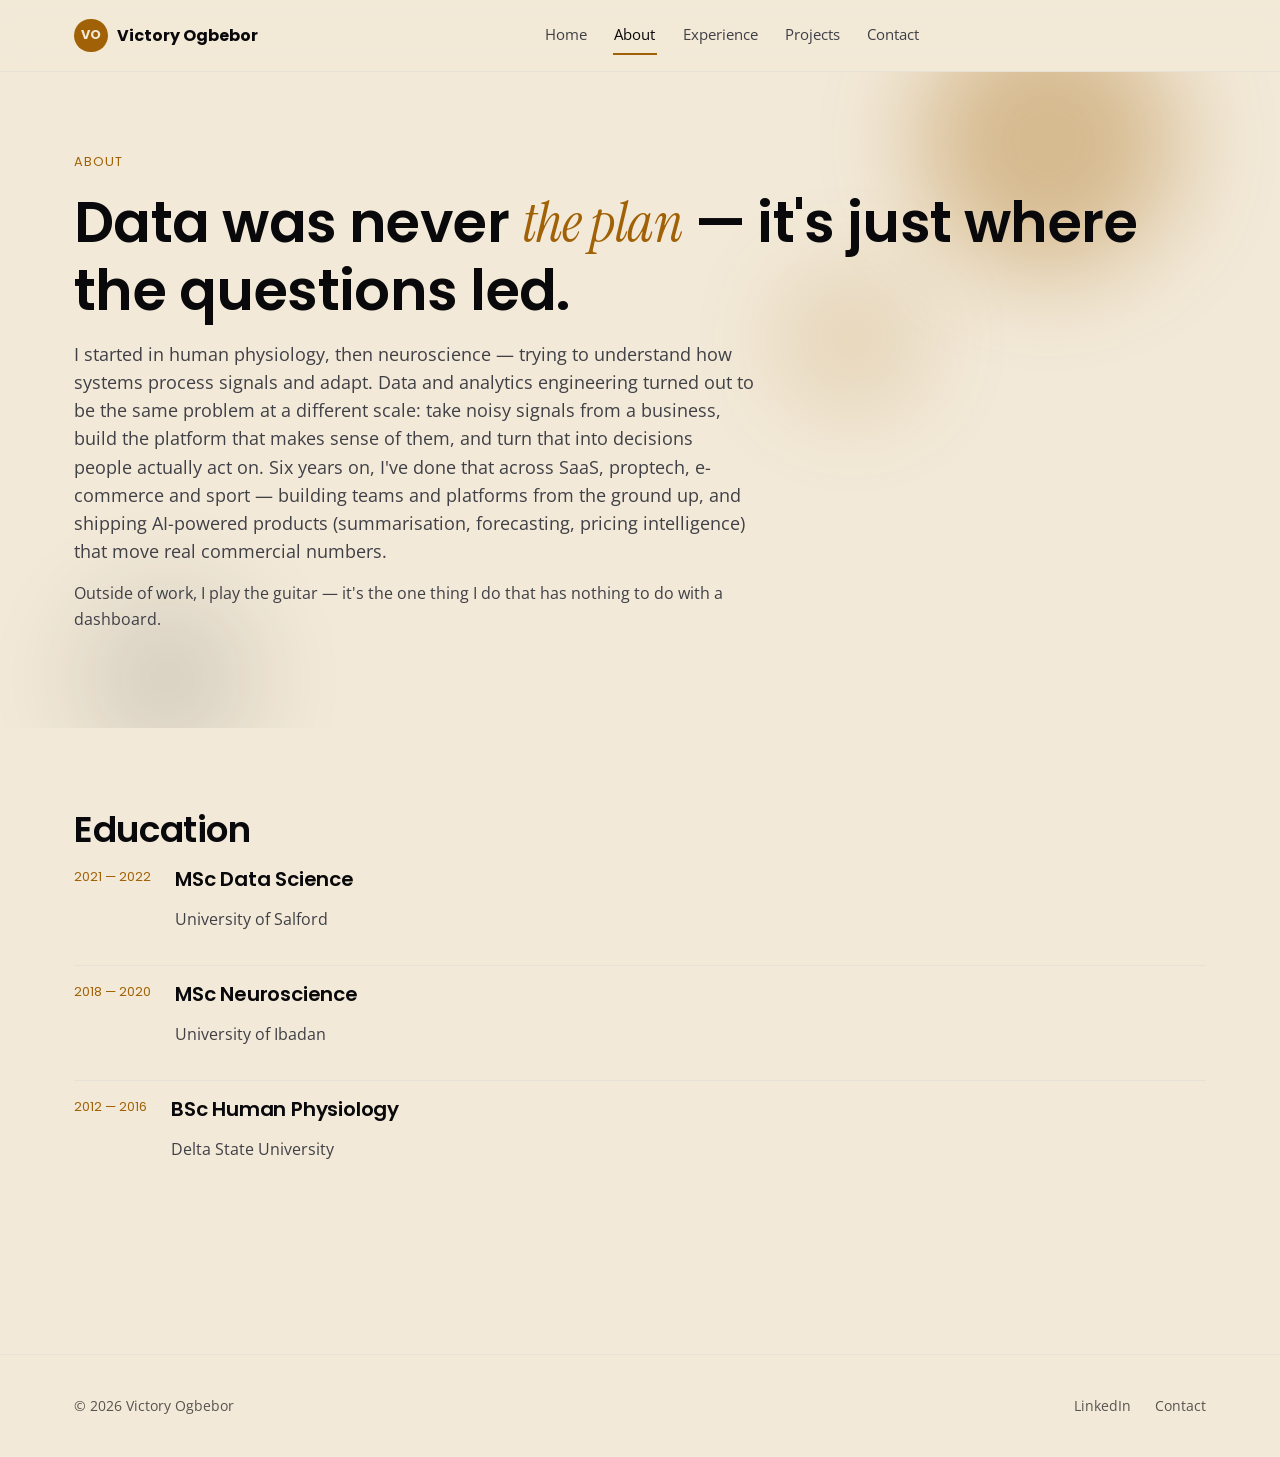
==== about.html @ 71b04b6c "Add radial capabilities visual to Home page, remove plain Toolkit list from About Inspired by the la" ====
<!DOCTYPE html>
<html lang="en">
<head>
<meta charset="UTF-8">
<meta name="viewport" content="width=device-width, initial-scale=1.0">
<title>About — Victory Ogbebor</title>
<meta name="description" content="From human physiology and neuroscience into data and analytics engineering.">
<link rel="icon" type="image/svg+xml" href="assets/favicon.svg">
<link rel="preconnect" href="https://fonts.googleapis.com">
<link rel="preconnect" href="https://fonts.gstatic.com" crossorigin>
<link href="https://fonts.googleapis.com/css2?family=Open+Sans:wght@300;400;500;600;700&family=Poppins:wght@400;500;600;700&family=Instrument+Serif:ital@1&display=swap" rel="stylesheet">
<link rel="stylesheet" href="assets/css/styles.css">
</head>
<body data-page="about">

<header class="site-header">
  <nav class="nav">
    <a href="index.html" class="logo"><span class="logo-badge">VO</span><span class="logo-name">Victory Ogbebor</span></a>
    <div class="nav-links" data-nav-links>
      <a href="index.html" data-page="home">Home</a>
      <a href="about.html" data-page="about">About</a>
      <a href="experience.html" data-page="experience">Experience</a>
      <a href="projects.html" data-page="projects">Projects</a>
      <a href="contact.html" data-page="contact">Contact</a>
    </div>
    <div class="nav-actions">
      <button class="icon-btn nav-toggle" data-nav-toggle aria-expanded="false" aria-label="Toggle navigation">
        <svg width="20" height="20" viewBox="0 0 24 24" fill="none" stroke="currentColor" stroke-width="2" stroke-linecap="round"><path d="M4 7h16M4 12h16M4 17h16"></path></svg>
      </button>
    </div>
  </nav>
</header>

<main>
  <section class="hero tight">
    <div class="hero-floaters" aria-hidden="true">
      <span class="floater floater-a"></span>
      <span class="floater floater-b"></span>
      <span class="floater floater-c"></span>
    </div>
    <div class="container">
      <p class="eyebrow">About</p>
      <h1>Data was never <span class="accent-serif">the plan</span> — it's just where the questions led.</h1>
      <p style="max-width: 680px; font-size: 1.1rem;">
        I started in human physiology, then neuroscience — trying to understand how systems process
        signals and adapt. Data and analytics engineering turned out to be the same problem at a
        different scale: take noisy signals from a business, build the platform that makes sense of
        them, and turn that into decisions people actually act on. Six years on, I've done that
        across SaaS, proptech, e-commerce and sport — building teams and platforms from the ground
        up, and shipping AI-powered products (summarisation, forecasting, pricing intelligence) that
        move real commercial numbers.
      </p>
      <p style="max-width: 680px;">
        Outside of work, I play the guitar — it's the one thing I do that has nothing to do with a
        dashboard.
      </p>
    </div>
  </section>

  <section class="tight">
    <div class="container">
      <h2>Education</h2>
      <div class="timeline-edu">
        <div class="edu-item">
          <span class="edu-dates">2021 — 2022</span>
          <div>
            <h3>MSc Data Science</h3>
            <p>University of Salford</p>
          </div>
        </div>
        <div class="edu-item">
          <span class="edu-dates">2018 — 2020</span>
          <div>
            <h3>MSc Neuroscience</h3>
            <p>University of Ibadan</p>
          </div>
        </div>
        <div class="edu-item">
          <span class="edu-dates">2012 — 2016</span>
          <div>
            <h3>BSc Human Physiology</h3>
            <p>Delta State University</p>
          </div>
        </div>
      </div>
    </div>
  </section>

</main>

<footer class="site-footer">
  <div class="container footer-row">
    <span>© <span id="year"></span> Victory Ogbebor</span>
    <div class="footer-links">
      <a href="https://www.linkedin.com/in/victory-ogbebor/" target="_blank" rel="noopener">LinkedIn</a>
      <a href="contact.html">Contact</a>
    </div>
  </div>
</footer>

<script src="assets/js/main.js"></script>
<script>document.getElementById('year').textContent = new Date().getFullYear();</script>
</body>
</html>
---- assets/css/styles.css ----
/* ---------------------------------------------------------
   Design tokens (warm/approachable revision: neutral base +
   amber accent, Poppins + Open Sans, soft rounded cards)
--------------------------------------------------------- */
:root {
  --color-bg: #F2E9D8;
  --color-fg: #09090B;
  --color-surface: #FFFFFF;
  --color-primary: #18181B;
  --color-primary-fg: #FFFFFF;
  --color-secondary: #3F3F46;
  --color-accent: #A16207;
  --color-accent-fg: #FFFFFF;
  --color-muted: #F1ECE3;
  --color-muted-fg: #57534E;
  --color-border: #E7E2D9;
  --color-ring: #A16207;

  --font-heading: 'Poppins', -apple-system, BlinkMacSystemFont, sans-serif;
  --font-body: 'Open Sans', -apple-system, BlinkMacSystemFont, sans-serif;

  --radius-sm: 8px;
  --radius-md: 14px;
  --radius-lg: 24px;

  --space-1: 0.5rem;
  --space-2: 1rem;
  --space-3: 1.5rem;
  --space-4: 2.5rem;
  --space-5: 5rem;
  --space-6: 7.5rem;

  --max-width: 1180px;
  --transition: 200ms ease;
  --shadow-card: 0 2px 10px rgba(24, 24, 27, 0.05);
  --shadow-card-hover: 0 12px 30px rgba(161, 98, 7, 0.12);
}

@media (prefers-reduced-motion: reduce) {
  *, *::before, *::after {
    animation-duration: 0.01ms !important;
    transition-duration: 0.01ms !important;
    scroll-behavior: auto !important;
  }
}

/* ---------------------------------------------------------
   Reset & base
--------------------------------------------------------- */
*, *::before, *::after { box-sizing: border-box; }
html { scroll-behavior: smooth; }

body {
  margin: 0;
  background: var(--color-bg);
  color: var(--color-fg);
  font-family: var(--font-body);
  font-size: 16px;
  line-height: 1.6;
  -webkit-font-smoothing: antialiased;
  transition: background var(--transition), color var(--transition);
}

h1, h2, h3, h4 {
  font-family: var(--font-heading);
  font-weight: 600;
  line-height: 1.2;
  margin: 0 0 var(--space-2);
  letter-spacing: -0.01em;
}

h1 { font-size: clamp(2.25rem, 5vw, 3.5rem); }
h2 { font-size: clamp(1.5rem, 3vw, 2.25rem); }
h3 { font-size: 1.25rem; }

p { margin: 0 0 var(--space-2); color: var(--color-secondary); }

.accent-serif {
  font-family: 'Instrument Serif', 'Cormorant Garamond', ui-serif, Georgia, serif;
  font-style: italic;
  font-weight: 400;
  color: var(--color-accent);
}

a {
  color: inherit;
  text-decoration: none;
}

ul { padding-left: 1.2em; }

img, svg { max-width: 100%; display: block; }

.container {
  max-width: var(--max-width);
  margin: 0 auto;
  padding: 0 var(--space-3);
}

.sr-only {
  position: absolute;
  width: 1px;
  height: 1px;
  padding: 0;
  margin: -1px;
  overflow: hidden;
  clip: rect(0, 0, 0, 0);
  white-space: nowrap;
  border: 0;
}

a:focus-visible,
button:focus-visible,
[tabindex]:focus-visible {
  outline: 2px solid var(--color-ring);
  outline-offset: 3px;
  border-radius: var(--radius-sm);
}

button { font-family: inherit; cursor: pointer; }

/* ---------------------------------------------------------
   Header / nav
--------------------------------------------------------- */
.site-header {
  position: sticky;
  top: 0;
  z-index: 50;
  border-bottom: 1px solid var(--color-border);
}

/* backdrop-filter lives on a pseudo-element (not the header itself) because
   backdrop-filter on an ancestor creates a containing block for fixed-position
   descendants — that broke the full-viewport mobile nav overlay below. */
.site-header::before {
  content: "";
  position: absolute;
  inset: 0;
  z-index: -1;
  background: color-mix(in srgb, var(--color-bg) 85%, transparent);
  backdrop-filter: blur(10px);
}

.nav {
  display: flex;
  align-items: center;
  justify-content: space-between;
  padding: var(--space-2) var(--space-3);
  max-width: var(--max-width);
  margin: 0 auto;
}

.logo {
  font-family: var(--font-heading);
  font-weight: 700;
  font-size: 1rem;
  color: var(--color-fg);
  display: flex;
  align-items: center;
  gap: 0.6rem;
  cursor: pointer;
}

.logo-badge {
  width: 2.1rem;
  height: 2.1rem;
  border-radius: 50%;
  background: var(--color-accent);
  color: var(--color-bg);
  display: inline-flex;
  align-items: center;
  justify-content: center;
  font-size: 0.8rem;
  letter-spacing: 0.02em;
  flex-shrink: 0;
}

.logo-name {
  white-space: nowrap;
}

@media (max-width: 480px) {
  .logo-name { display: none; }
}

.nav-links {
  display: flex;
  align-items: center;
  gap: var(--space-3);
}

.nav-links a {
  font-size: 0.95rem;
  color: var(--color-secondary);
  padding: 0.4rem 0.1rem;
  border-bottom: 2px solid transparent;
  transition: color var(--transition), border-color var(--transition);
  cursor: pointer;
}

.nav-links a:hover,
.nav-links a[aria-current="page"] {
  color: var(--color-fg);
  border-bottom-color: var(--color-accent);
}

.nav-actions {
  display: flex;
  align-items: center;
  gap: var(--space-2);
}

.icon-btn {
  background: transparent;
  border: 1px solid var(--color-border);
  border-radius: var(--radius-sm);
  width: 2.25rem;
  height: 2.25rem;
  display: inline-flex;
  align-items: center;
  justify-content: center;
  color: var(--color-fg);
  transition: background var(--transition), border-color var(--transition);
}

.icon-btn:hover { border-color: var(--color-accent); }

.nav-toggle {
  display: none;
  background: transparent;
  border: none;
  color: var(--color-fg);
}

@media (max-width: 768px) {
  .nav-links {
    position: fixed;
    inset: 4rem 0 0 0;
    background: var(--color-bg);
    flex-direction: column;
    align-items: flex-start;
    padding: var(--space-3);
    gap: var(--space-2);
    transform: translateY(-110%);
    transition: transform var(--transition);
    border-bottom: 1px solid var(--color-border);
  }
  .nav-links.open { transform: translateY(0); }
  .nav-toggle { display: inline-flex; }
}

/* ---------------------------------------------------------
   Buttons
--------------------------------------------------------- */
.btn {
  display: inline-flex;
  align-items: center;
  gap: 0.5rem;
  padding: 0.75rem 1.4rem;
  border-radius: var(--radius-md);
  font-size: 0.95rem;
  font-weight: 500;
  border: 1px solid transparent;
  transition: background var(--transition), color var(--transition), border-color var(--transition), transform var(--transition);
  cursor: pointer;
}

.btn:hover { transform: translateY(-1px); }

.btn-primary {
  background: var(--color-accent);
  color: var(--color-accent-fg);
}
.btn-primary:hover { background: color-mix(in srgb, var(--color-accent) 85%, black); }

.btn-ghost {
  background: transparent;
  color: var(--color-fg);
  border-color: var(--color-border);
}
.btn-ghost:hover { border-color: var(--color-accent); color: var(--color-accent); }

/* ---------------------------------------------------------
   Sections & layout helpers
--------------------------------------------------------- */
section { padding: var(--space-6) 0; }
section.tight { padding: var(--space-5) 0; }

.eyebrow {
  font-family: var(--font-heading);
  text-transform: uppercase;
  letter-spacing: 0.08em;
  font-size: 0.8rem;
  color: var(--color-accent);
  margin-bottom: var(--space-2);
}

.hero {
  position: relative;
  padding-top: var(--space-6);
  padding-bottom: var(--space-5);
  overflow: hidden;
}

.hero > .container { position: relative; z-index: 1; }

.hero-floaters {
  position: absolute;
  inset: 0;
  z-index: 0;
  overflow: hidden;
  pointer-events: none;
}

.floater {
  position: absolute;
  border-radius: 50%;
  filter: blur(50px);
  opacity: 0.35;
}

.floater-a {
  width: 260px;
  height: 260px;
  top: -60px;
  right: 8%;
  background: var(--color-accent);
  animation: float-a 9s ease-in-out infinite alternate;
}

.floater-b {
  width: 180px;
  height: 180px;
  bottom: -40px;
  left: 6%;
  background: var(--color-primary);
  opacity: 0.12;
  animation: float-b 11s ease-in-out infinite alternate;
}

.floater-c {
  width: 140px;
  height: 140px;
  top: 30%;
  right: 28%;
  background: var(--color-accent);
  opacity: 0.18;
  animation: float-c 7.5s ease-in-out infinite alternate;
}

@keyframes float-a {
  from { transform: translate(0, 0); }
  to { transform: translate(-18px, 22px); }
}
@keyframes float-b {
  from { transform: translate(0, 0); }
  to { transform: translate(20px, -16px); }
}
@keyframes float-c {
  from { transform: translate(0, 0); }
  to { transform: translate(-14px, -20px); }
}

/* ---------------------------------------------------------
   Company marquee
--------------------------------------------------------- */
.marquee-section {
  padding: var(--space-4) 0;
  border-top: 1px solid var(--color-border);
  border-bottom: 1px solid var(--color-border);
}

.marquee-eyebrow {
  text-align: center;
  margin-bottom: var(--space-3);
}

.marquee-pause {
  overflow: hidden;
  width: 100%;
  mask-image: linear-gradient(90deg, transparent, #000 8%, #000 92%, transparent);
}

.marquee-track {
  display: flex;
  align-items: center;
  gap: 4.5rem;
  width: max-content;
  animation: marquee-x 28s linear infinite;
}

.marquee-pause:hover .marquee-track { animation-play-state: paused; }

@keyframes marquee-x {
  from { transform: translateX(0); }
  to { transform: translateX(-50%); }
}

.marquee-item {
  font-family: var(--font-heading);
  font-weight: 600;
  font-size: 1.15rem;
  color: var(--color-muted-fg);
  white-space: nowrap;
  opacity: 0.75;
  display: flex;
  align-items: center;
  gap: 0.6rem;
}

.marquee-item img {
  max-height: 32px;
  width: auto;
  filter: grayscale(1);
  opacity: 0.75;
}

/* ---------------------------------------------------------
   Capabilities — radial toolkit visual
--------------------------------------------------------- */
.cap-visual {
  position: relative;
  max-width: 880px;
  height: 660px;
  margin: var(--space-4) auto 0;
}

.cap-rings {
  position: absolute;
  top: 50%;
  left: 50%;
  width: 420px;
  height: 420px;
  transform: translate(-50%, -50%);
  border-radius: 50%;
  border: 1px solid var(--color-border);
  pointer-events: none;
}

.cap-rings::before,
.cap-rings::after {
  content: "";
  position: absolute;
  border-radius: 50%;
  border: 1px solid var(--color-border);
}

.cap-rings::before {
  inset: -80px;
}

.cap-rings::after {
  inset: 130px;
  border-style: dashed;
}

.cap-center {
  position: absolute;
  top: 50%;
  left: 50%;
  transform: translate(-50%, -50%);
  width: 4.5rem;
  height: 4.5rem;
  border-radius: 50%;
  background: var(--color-accent);
  color: var(--color-bg);
  font-family: var(--font-heading);
  font-weight: 700;
  font-size: 1.3rem;
  display: flex;
  align-items: center;
  justify-content: center;
  box-shadow: var(--shadow-card-hover);
  z-index: 2;
}

.cap-pill {
  position: absolute;
  display: inline-flex;
  align-items: center;
  gap: 0.5rem;
  padding: 0.55rem 1rem;
  border-radius: 999px;
  color: #fff;
  font-family: var(--font-heading);
  font-weight: 600;
  font-size: 0.78rem;
  letter-spacing: 0.02em;
  text-transform: uppercase;
  white-space: nowrap;
  box-shadow: var(--shadow-card);
  transition: transform var(--transition), box-shadow var(--transition);
  z-index: 1;
}

.cap-pill:hover {
  transform: translateY(-3px);
  box-shadow: var(--shadow-card-hover);
}

.cap-pill svg { flex-shrink: 0; }

.cap-c1 { background: #B15E30; }
.cap-c2 { background: #6B5B95; }
.cap-c3 { background: #3F6C8A; }
.cap-c4 { background: #5F7A5B; }
.cap-c5 { background: #A16207; }
.cap-c6 { background: #A44B5C; }
.cap-c7 { background: #55606B; }
.cap-c8 { background: #3F7A6B; }

@media (max-width: 860px) {
  .cap-visual {
    height: auto;
    display: flex;
    flex-wrap: wrap;
    justify-content: center;
    gap: 0.6rem;
    padding: var(--space-2) 0;
  }
  .cap-rings, .cap-center { display: none; }
  .cap-pill { position: static; }
}

.hero-actions {
  display: flex;
  flex-wrap: wrap;
  gap: var(--space-2);
  margin-top: var(--space-3);
}

.stat-strip {
  display: grid;
  grid-template-columns: repeat(auto-fit, minmax(160px, 1fr));
  gap: var(--space-3);
  border-top: 1px solid var(--color-border);
  border-bottom: 1px solid var(--color-border);
  padding: var(--space-3) 0;
  margin-top: var(--space-5);
}

.stat-strip .stat b {
  display: block;
  font-family: var(--font-heading);
  font-size: 1.6rem;
  color: var(--color-fg);
}
.stat-strip .stat span {
  font-size: 0.85rem;
  color: var(--color-muted-fg);
}

.grid {
  display: grid;
  gap: var(--space-4);
}
.grid-3 { grid-template-columns: repeat(auto-fit, minmax(240px, 1fr)); }
.grid-2 { grid-template-columns: repeat(auto-fit, minmax(280px, 1fr)); }

.card {
  background: var(--color-surface);
  border: 1px solid var(--color-border);
  border-radius: var(--radius-lg);
  padding: var(--space-3);
  box-shadow: var(--shadow-card);
  transition: border-color var(--transition), box-shadow var(--transition), transform var(--transition);
}

.card:hover {
  border-color: var(--color-accent);
  box-shadow: var(--shadow-card-hover);
  transform: scale(1.01);
}

.card a.card-link {
  cursor: pointer;
}

.tag-row {
  display: flex;
  flex-wrap: wrap;
  gap: 0.4rem;
  margin-top: var(--space-2);
}

.tag {
  font-family: var(--font-heading);
  font-size: 0.75rem;
  background: var(--color-muted);
  color: var(--color-muted-fg);
  padding: 0.25rem 0.6rem;
  border-radius: 999px;
}

/* ---------------------------------------------------------
   Experience — alternating timeline
--------------------------------------------------------- */
.exp-timeline {
  position: relative;
  padding: var(--space-2) 0;
}

.exp-timeline::before {
  content: "";
  position: absolute;
  left: 50%;
  top: 0;
  bottom: 0;
  width: 1px;
  background: var(--color-border);
  transform: translateX(-50%);
}

.exp-item {
  position: relative;
  width: 50%;
  padding: 0 var(--space-4) var(--space-6) 0;
}

.exp-item.exp-right {
  margin-left: 50%;
  padding: 0 0 var(--space-6) var(--space-4);
}

.exp-item.exp-left { text-align: right; }
.exp-item.exp-right { text-align: left; }

.exp-dot {
  position: absolute;
  top: 0.35rem;
  width: 14px;
  height: 14px;
  border-radius: 50%;
  background: var(--color-accent);
  box-shadow: 0 0 0 4px var(--color-bg);
}
.exp-item.exp-left .exp-dot { right: -7px; }
.exp-item.exp-right .exp-dot { left: -7px; }

.exp-meta {
  font-family: var(--font-heading);
  font-size: 0.8rem;
  letter-spacing: 0.04em;
  text-transform: uppercase;
  color: var(--color-muted-fg);
  margin-bottom: 0.6rem;
}

.exp-company-row {
  display: flex;
  align-items: center;
  gap: 0.6rem;
  margin-bottom: 0.1rem;
}
.exp-item.exp-left .exp-company-row { justify-content: flex-end; }
.exp-item.exp-right .exp-company-row { justify-content: flex-start; }

.exp-logo {
  height: 26px;
  width: auto;
  max-width: 90px;
  object-fit: contain;
}

.exp-logo-wordmark {
  height: 34px;
  max-width: 160px;
}

.exp-company { margin: 0; }

.exp-role {
  color: var(--color-accent);
  font-weight: 600;
  margin-bottom: 0.7rem;
}

.exp-summary { margin-bottom: 0.7rem; }

.exp-readmore {
  background: none;
  border: none;
  padding: 0;
  color: var(--color-fg);
  font-family: var(--font-body);
  font-weight: 600;
  font-size: 0.95rem;
  cursor: pointer;
}
.exp-readmore:hover { color: var(--color-accent); }

.exp-detail {
  max-height: 0;
  overflow: hidden;
  transition: max-height 300ms ease;
  text-align: left;
}

.exp-detail .role-detail-inner { padding: var(--space-2) 0 0; }

.role-detail-inner ul { margin: 0 0 var(--space-2); padding-left: 1.1em; }
.role-detail-inner li { margin-bottom: 0.4rem; color: var(--color-secondary); }

@media (max-width: 768px) {
  .exp-timeline::before { left: 20px; transform: none; }

  .exp-item.exp-left,
  .exp-item.exp-right {
    width: auto;
    margin-left: 0;
    padding: 0 0 var(--space-5) 2.75rem;
    text-align: left;
  }

  .exp-item.exp-left .exp-dot,
  .exp-item.exp-right .exp-dot {
    left: 14px;
    right: auto;
  }

  .exp-item.exp-left .exp-company-row,
  .exp-item.exp-right .exp-company-row {
    justify-content: flex-start;
  }
}

/* ---------------------------------------------------------
   Footer
--------------------------------------------------------- */
.site-footer {
  border-top: 1px solid var(--color-border);
  padding: var(--space-4) 0;
  margin-top: var(--space-5);
}

.footer-row {
  display: flex;
  flex-wrap: wrap;
  justify-content: space-between;
  gap: var(--space-2);
  align-items: center;
  font-size: 0.85rem;
  color: var(--color-muted-fg);
}

.footer-links {
  display: flex;
  gap: var(--space-3);
}

/* ---------------------------------------------------------
   Misc components
--------------------------------------------------------- */
.divider { border: none; border-top: 1px solid var(--color-border); margin: var(--space-4) 0; }

.timeline-edu {
  display: flex;
  flex-direction: column;
  gap: var(--space-2);
}

.edu-item {
  display: flex;
  gap: var(--space-3);
  padding-bottom: var(--space-2);
  border-bottom: 1px solid var(--color-border);
}
.edu-item:last-child { border-bottom: none; }

.edu-item .edu-dates {
  font-family: var(--font-heading);
  font-size: 0.8rem;
  color: var(--color-accent);
  white-space: nowrap;
}

.contact-card {
  text-align: center;
  padding: var(--space-5) var(--space-3);
}

.email-reveal {
  font-family: var(--font-heading);
  font-size: 1.1rem;
  margin-top: var(--space-2);
  display: inline-block;
}

.badge-icon {
  width: 2.5rem;
  height: 2.5rem;
  border-radius: var(--radius-md);
  background: var(--color-muted);
  color: var(--color-accent);
  display: inline-flex;
  align-items: center;
  justify-content: center;
  margin-bottom: var(--space-2);
}
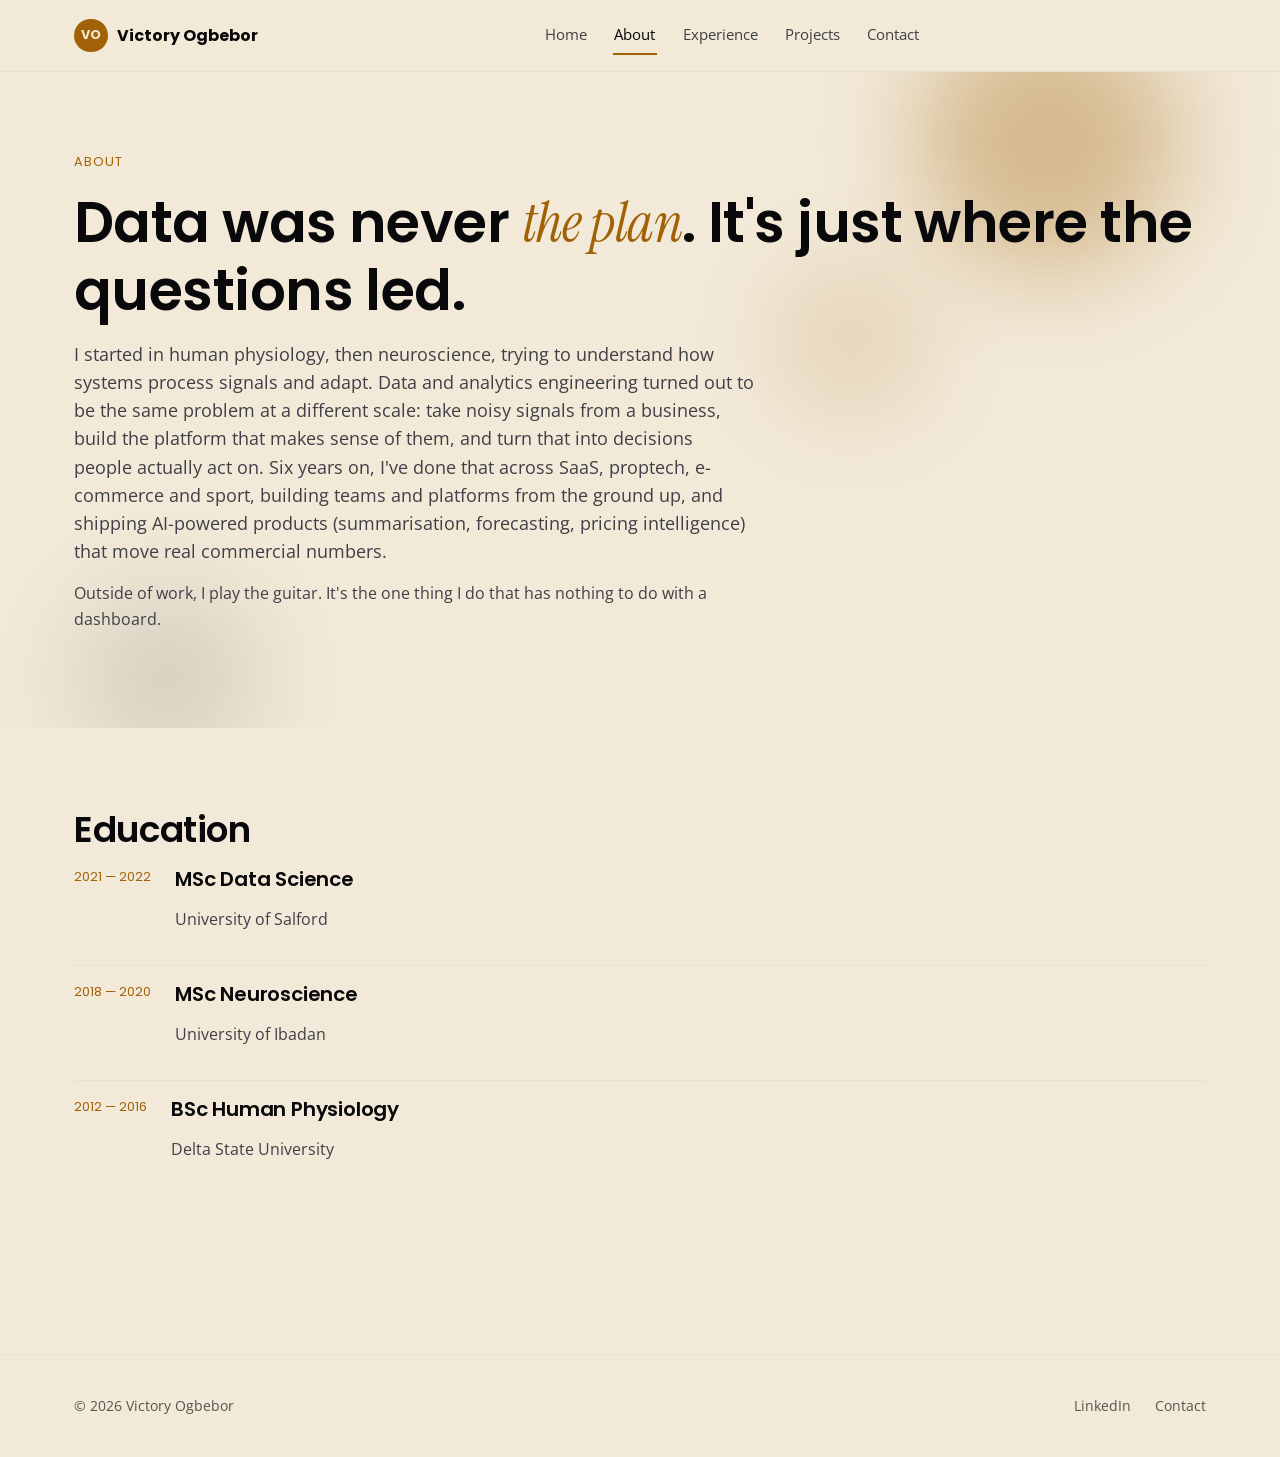
==== commit 2b9ab608: "Remove prose em-dashes across the site Rewrote sentences using periods, commas, colons or parenthese" ====
--- a/about.html
+++ b/about.html
@@ -40,18 +40,18 @@
     </div>
     <div class="container">
       <p class="eyebrow">About</p>
-      <h1>Data was never <span class="accent-serif">the plan</span> — it's just where the questions led.</h1>
+      <h1>Data was never <span class="accent-serif">the plan</span>. It's just where the questions led.</h1>
       <p style="max-width: 680px; font-size: 1.1rem;">
-        I started in human physiology, then neuroscience — trying to understand how systems process
+        I started in human physiology, then neuroscience, trying to understand how systems process
         signals and adapt. Data and analytics engineering turned out to be the same problem at a
         different scale: take noisy signals from a business, build the platform that makes sense of
         them, and turn that into decisions people actually act on. Six years on, I've done that
-        across SaaS, proptech, e-commerce and sport — building teams and platforms from the ground
+        across SaaS, proptech, e-commerce and sport, building teams and platforms from the ground
         up, and shipping AI-powered products (summarisation, forecasting, pricing intelligence) that
         move real commercial numbers.
       </p>
       <p style="max-width: 680px;">
-        Outside of work, I play the guitar — it's the one thing I do that has nothing to do with a
+        Outside of work, I play the guitar. It's the one thing I do that has nothing to do with a
         dashboard.
       </p>
     </div>
--- a/assets/css/styles.css
+++ b/assets/css/styles.css
@@ -480,6 +480,7 @@
   align-items: center;
   gap: 0.5rem;
   padding: 0.55rem 1rem;
+  border: none;
   border-radius: 999px;
   color: #fff;
   font-family: var(--font-heading);
@@ -489,8 +490,13 @@
   text-transform: uppercase;
   white-space: nowrap;
   box-shadow: var(--shadow-card);
+  cursor: pointer;
   transition: transform var(--transition), box-shadow var(--transition);
   z-index: 1;
+}
+
+.cap-pill.is-active {
+  box-shadow: 0 0 0 3px var(--color-bg), 0 0 0 5px var(--color-fg);
 }
 
 .cap-pill:hover {
@@ -522,6 +528,78 @@
   .cap-pill { position: static; }
 }
 
+.cap-chip-line {
+  position: absolute;
+  top: 0;
+  left: 0;
+  overflow: visible;
+  pointer-events: none;
+  z-index: 4;
+}
+
+.cap-chip {
+  position: absolute;
+  transform: translate(-50%, -50%) scale(0.5);
+  opacity: 0;
+  max-width: 140px;
+  padding: 0.32rem 0.6rem;
+  background: var(--color-surface);
+  border: 1.5px solid var(--color-border);
+  border-radius: var(--radius-md);
+  color: var(--color-fg);
+  font-family: var(--font-body);
+  font-size: 0.72rem;
+  font-weight: 600;
+  line-height: 1.3;
+  text-align: center;
+  white-space: normal;
+  box-shadow: var(--shadow-card-hover);
+  transition: transform 220ms ease, opacity 220ms ease;
+  z-index: 5;
+  pointer-events: none;
+}
+
+.cap-chip.cap-chip-note {
+  max-width: 220px;
+  white-space: normal;
+  border-radius: var(--radius-md);
+  font-weight: 400;
+  font-size: 0.82rem;
+  text-align: left;
+}
+
+.cap-chip.is-visible {
+  transform: translate(-50%, -50%) scale(1);
+  opacity: 1;
+}
+
+/* Mobile: chips render inline below the pill instead of radiating around it */
+.cap-chip-row {
+  display: none;
+  flex-basis: 100%;
+  flex-wrap: wrap;
+  justify-content: center;
+  gap: 0.5rem;
+  margin: 0.4rem 0 0.2rem;
+}
+
+.cap-chip-row .cap-chip {
+  position: static;
+  transform: none;
+  opacity: 1;
+  max-width: none;
+}
+
+.cap-chip-row .cap-chip-note {
+  flex-basis: 100%;
+  max-width: 320px;
+  text-align: center;
+}
+
+@media (max-width: 860px) {
+  .cap-chip-row { display: flex; }
+}
+
 .hero-actions {
   display: flex;
   flex-wrap: wrap;
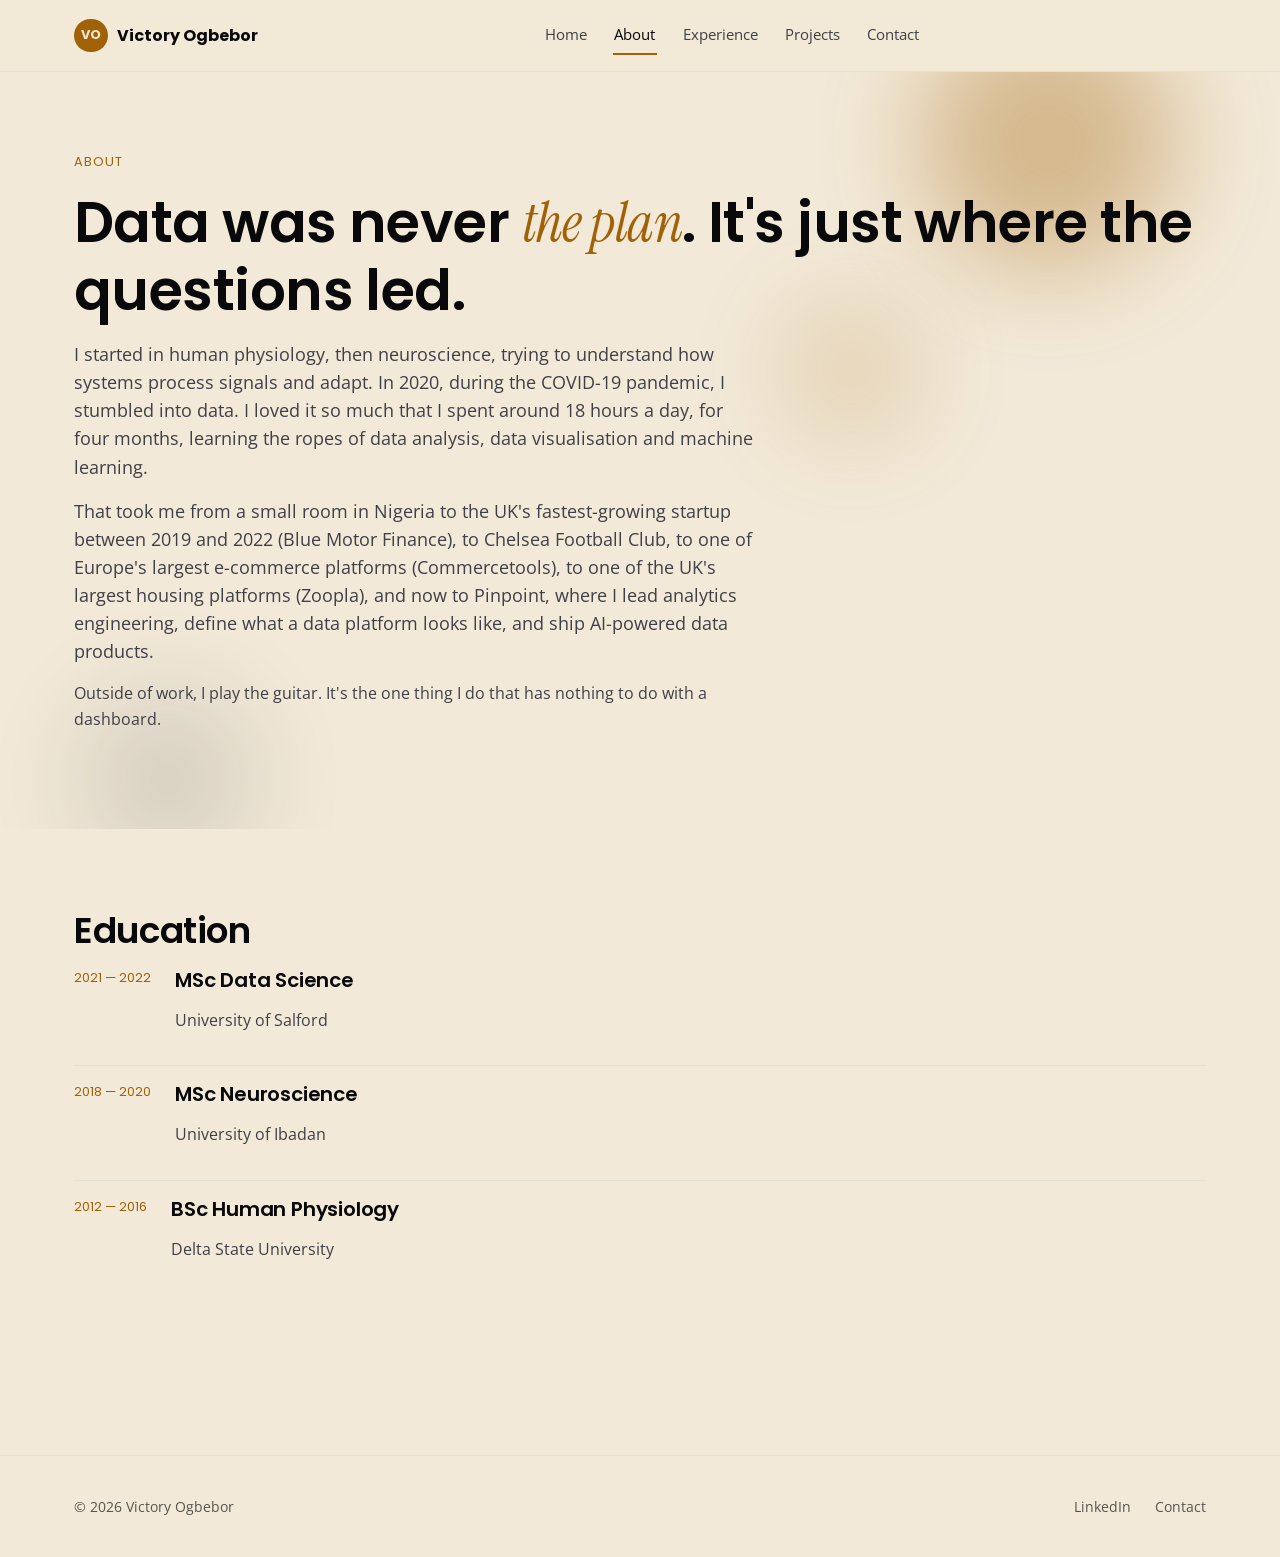
==== commit acccbac2: "Rewrite About page bio with the full career journey narrative Replaces the abstract 'data and analyt" ====
--- a/about.html
+++ b/about.html
@@ -43,12 +43,16 @@
       <h1>Data was never <span class="accent-serif">the plan</span>. It's just where the questions led.</h1>
       <p style="max-width: 680px; font-size: 1.1rem;">
         I started in human physiology, then neuroscience, trying to understand how systems process
-        signals and adapt. Data and analytics engineering turned out to be the same problem at a
-        different scale: take noisy signals from a business, build the platform that makes sense of
-        them, and turn that into decisions people actually act on. Six years on, I've done that
-        across SaaS, proptech, e-commerce and sport, building teams and platforms from the ground
-        up, and shipping AI-powered products (summarisation, forecasting, pricing intelligence) that
-        move real commercial numbers.
+        signals and adapt. In 2020, during the COVID-19 pandemic, I stumbled into data. I loved it
+        so much that I spent around 18 hours a day, for four months, learning the ropes of data
+        analysis, data visualisation and machine learning.
+      </p>
+      <p style="max-width: 680px; font-size: 1.1rem;">
+        That took me from a small room in Nigeria to the UK's fastest-growing startup between 2019
+        and 2022 (Blue Motor Finance), to Chelsea Football Club, to one of Europe's largest
+        e-commerce platforms (Commercetools), to one of the UK's largest housing platforms (Zoopla),
+        and now to Pinpoint, where I lead analytics engineering, define what a data platform looks
+        like, and ship AI-powered data products.
       </p>
       <p style="max-width: 680px;">
         Outside of work, I play the guitar. It's the one thing I do that has nothing to do with a
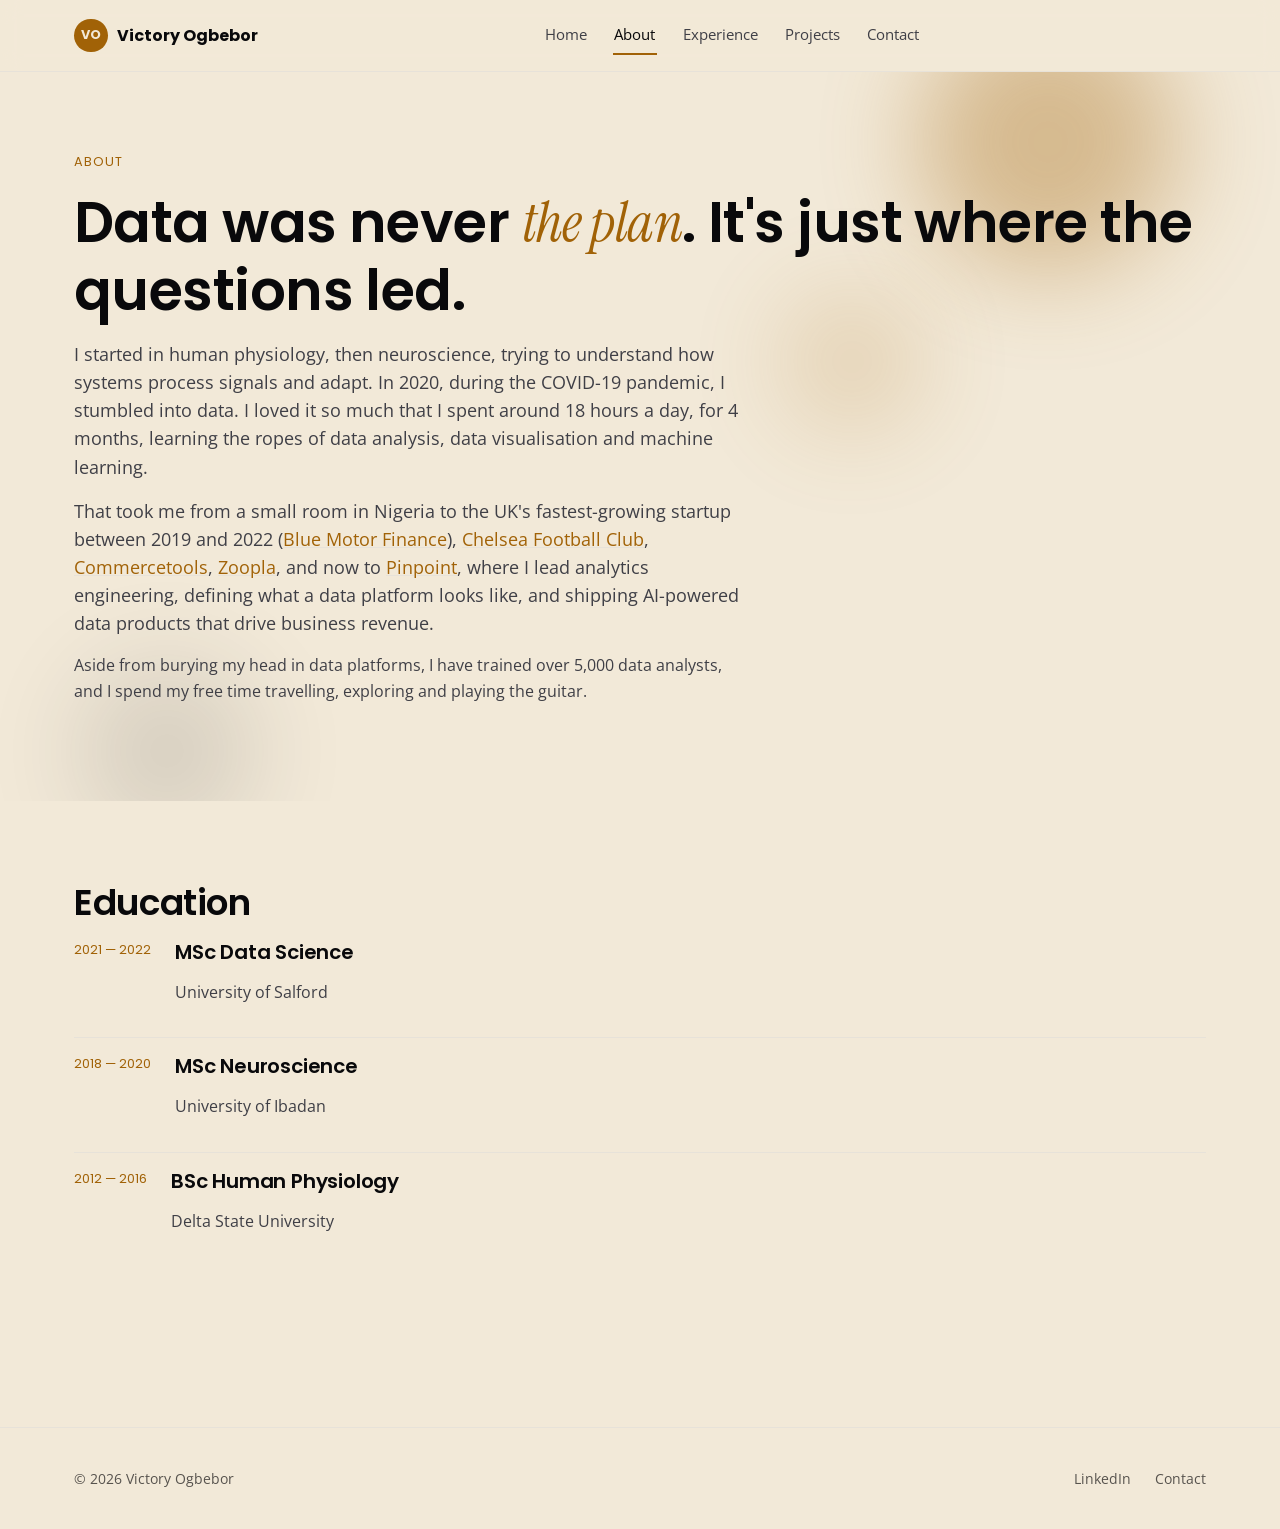
==== commit 05fa6807: "Simplify About page journey copy and hyperlink company names - '4 months' instead of spelled-out 'fo" ====
--- a/about.html
+++ b/about.html
@@ -44,19 +44,22 @@
       <p style="max-width: 680px; font-size: 1.1rem;">
         I started in human physiology, then neuroscience, trying to understand how systems process
         signals and adapt. In 2020, during the COVID-19 pandemic, I stumbled into data. I loved it
-        so much that I spent around 18 hours a day, for four months, learning the ropes of data
+        so much that I spent around 18 hours a day, for 4 months, learning the ropes of data
         analysis, data visualisation and machine learning.
       </p>
       <p style="max-width: 680px; font-size: 1.1rem;">
         That took me from a small room in Nigeria to the UK's fastest-growing startup between 2019
-        and 2022 (Blue Motor Finance), to Chelsea Football Club, to one of Europe's largest
-        e-commerce platforms (Commercetools), to one of the UK's largest housing platforms (Zoopla),
-        and now to Pinpoint, where I lead analytics engineering, define what a data platform looks
-        like, and ship AI-powered data products.
+        and 2022 (<a href="https://www.bluemotorfinance.co.uk/" target="_blank" rel="noopener">Blue Motor Finance</a>),
+        <a href="https://www.chelseafc.com/" target="_blank" rel="noopener">Chelsea Football Club</a>,
+        <a href="https://commercetools.com/" target="_blank" rel="noopener">Commercetools</a>,
+        <a href="https://www.zoopla.co.uk/" target="_blank" rel="noopener">Zoopla</a>, and now to
+        <a href="https://www.pinpointhq.com/" target="_blank" rel="noopener">Pinpoint</a>, where I
+        lead analytics engineering, defining what a data platform looks like, and shipping
+        AI-powered data products that drive business revenue.
       </p>
       <p style="max-width: 680px;">
-        Outside of work, I play the guitar. It's the one thing I do that has nothing to do with a
-        dashboard.
+        Aside from burying my head in data platforms, I have trained over 5,000 data analysts, and I
+        spend my free time travelling, exploring and playing the guitar.
       </p>
     </div>
   </section>
--- a/assets/css/styles.css
+++ b/assets/css/styles.css
@@ -85,6 +85,18 @@
 a {
   color: inherit;
   text-decoration: none;
+}
+
+p a {
+  color: var(--color-accent);
+  text-decoration: underline;
+  text-decoration-color: var(--color-border);
+  text-decoration-thickness: 1px;
+  transition: text-decoration-color var(--transition);
+}
+
+p a:hover {
+  text-decoration-color: currentColor;
 }
 
 ul { padding-left: 1.2em; }
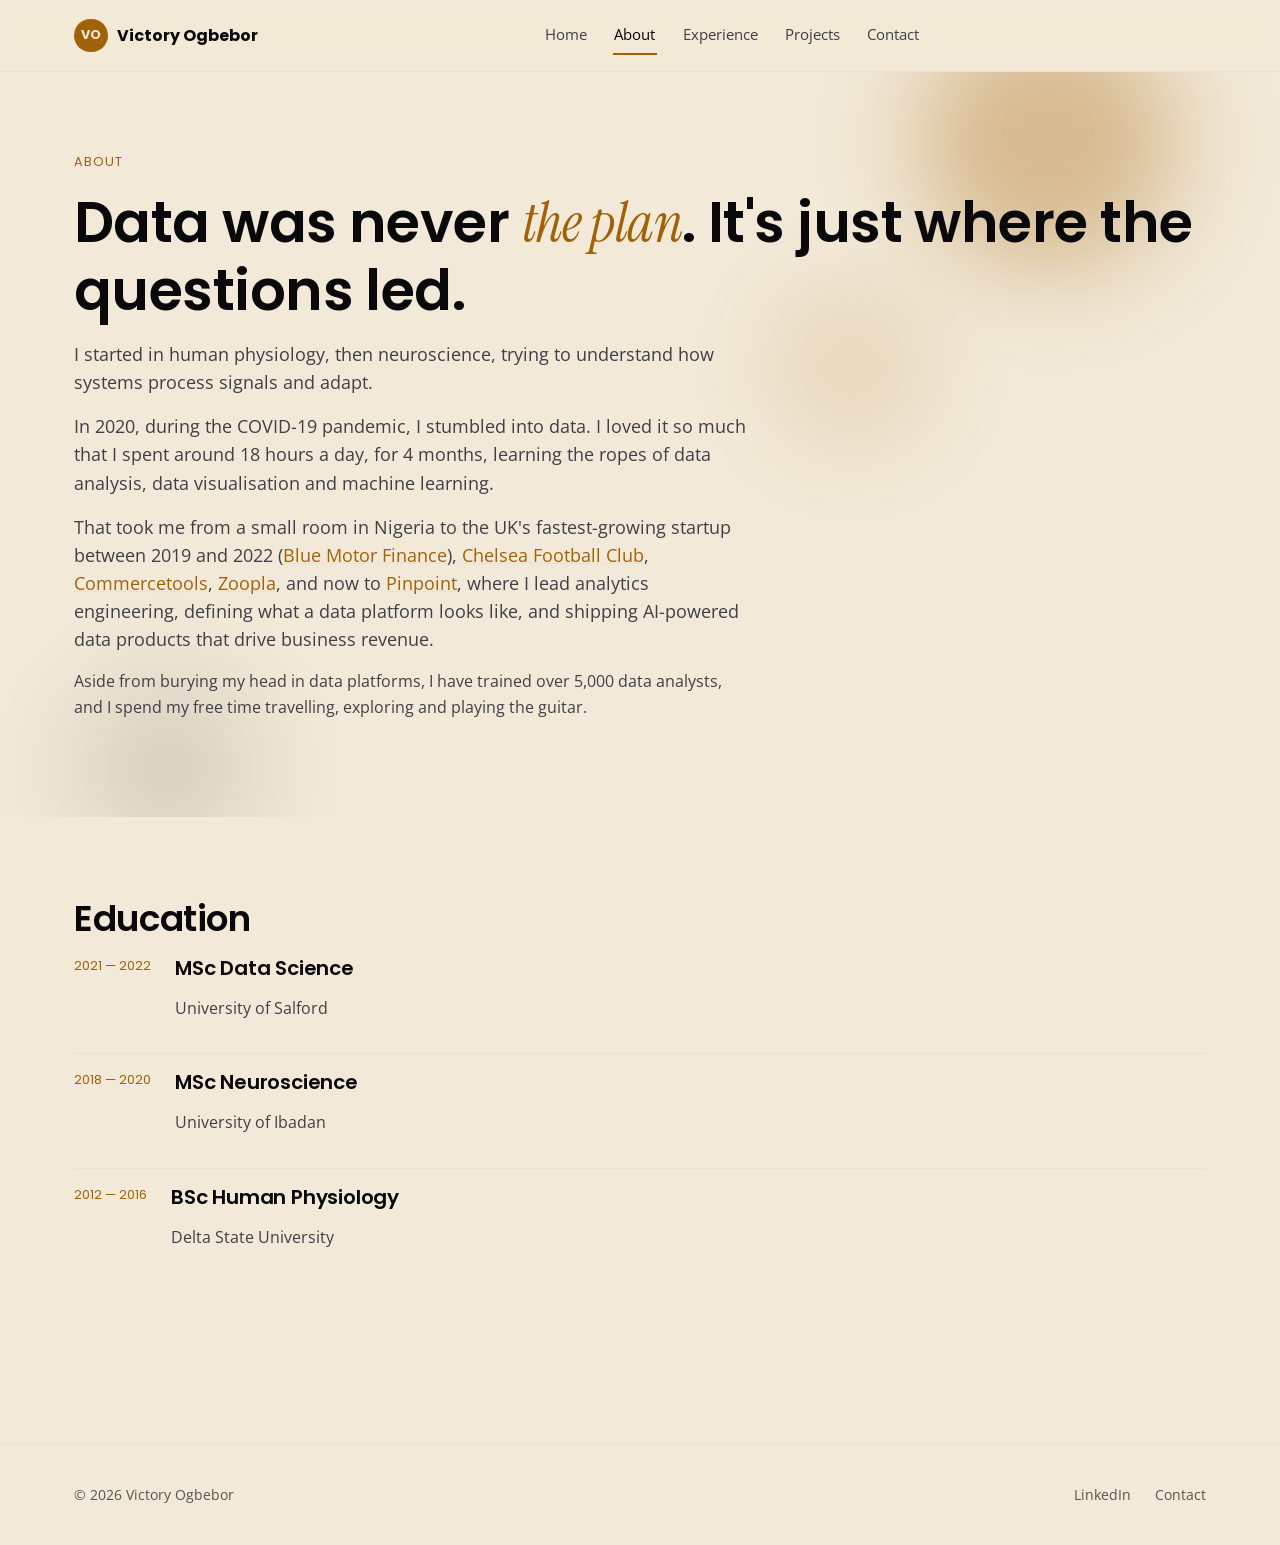
==== commit 9fe09dfe: "Split About intro into two paragraphs at the 2020 pivot" ====
--- a/about.html
+++ b/about.html
@@ -43,9 +43,12 @@
       <h1>Data was never <span class="accent-serif">the plan</span>. It's just where the questions led.</h1>
       <p style="max-width: 680px; font-size: 1.1rem;">
         I started in human physiology, then neuroscience, trying to understand how systems process
-        signals and adapt. In 2020, during the COVID-19 pandemic, I stumbled into data. I loved it
-        so much that I spent around 18 hours a day, for 4 months, learning the ropes of data
-        analysis, data visualisation and machine learning.
+        signals and adapt.
+      </p>
+      <p style="max-width: 680px; font-size: 1.1rem;">
+        In 2020, during the COVID-19 pandemic, I stumbled into data. I loved it so much that I spent
+        around 18 hours a day, for 4 months, learning the ropes of data analysis, data visualisation
+        and machine learning.
       </p>
       <p style="max-width: 680px; font-size: 1.1rem;">
         That took me from a small room in Nigeria to the UK's fastest-growing startup between 2019
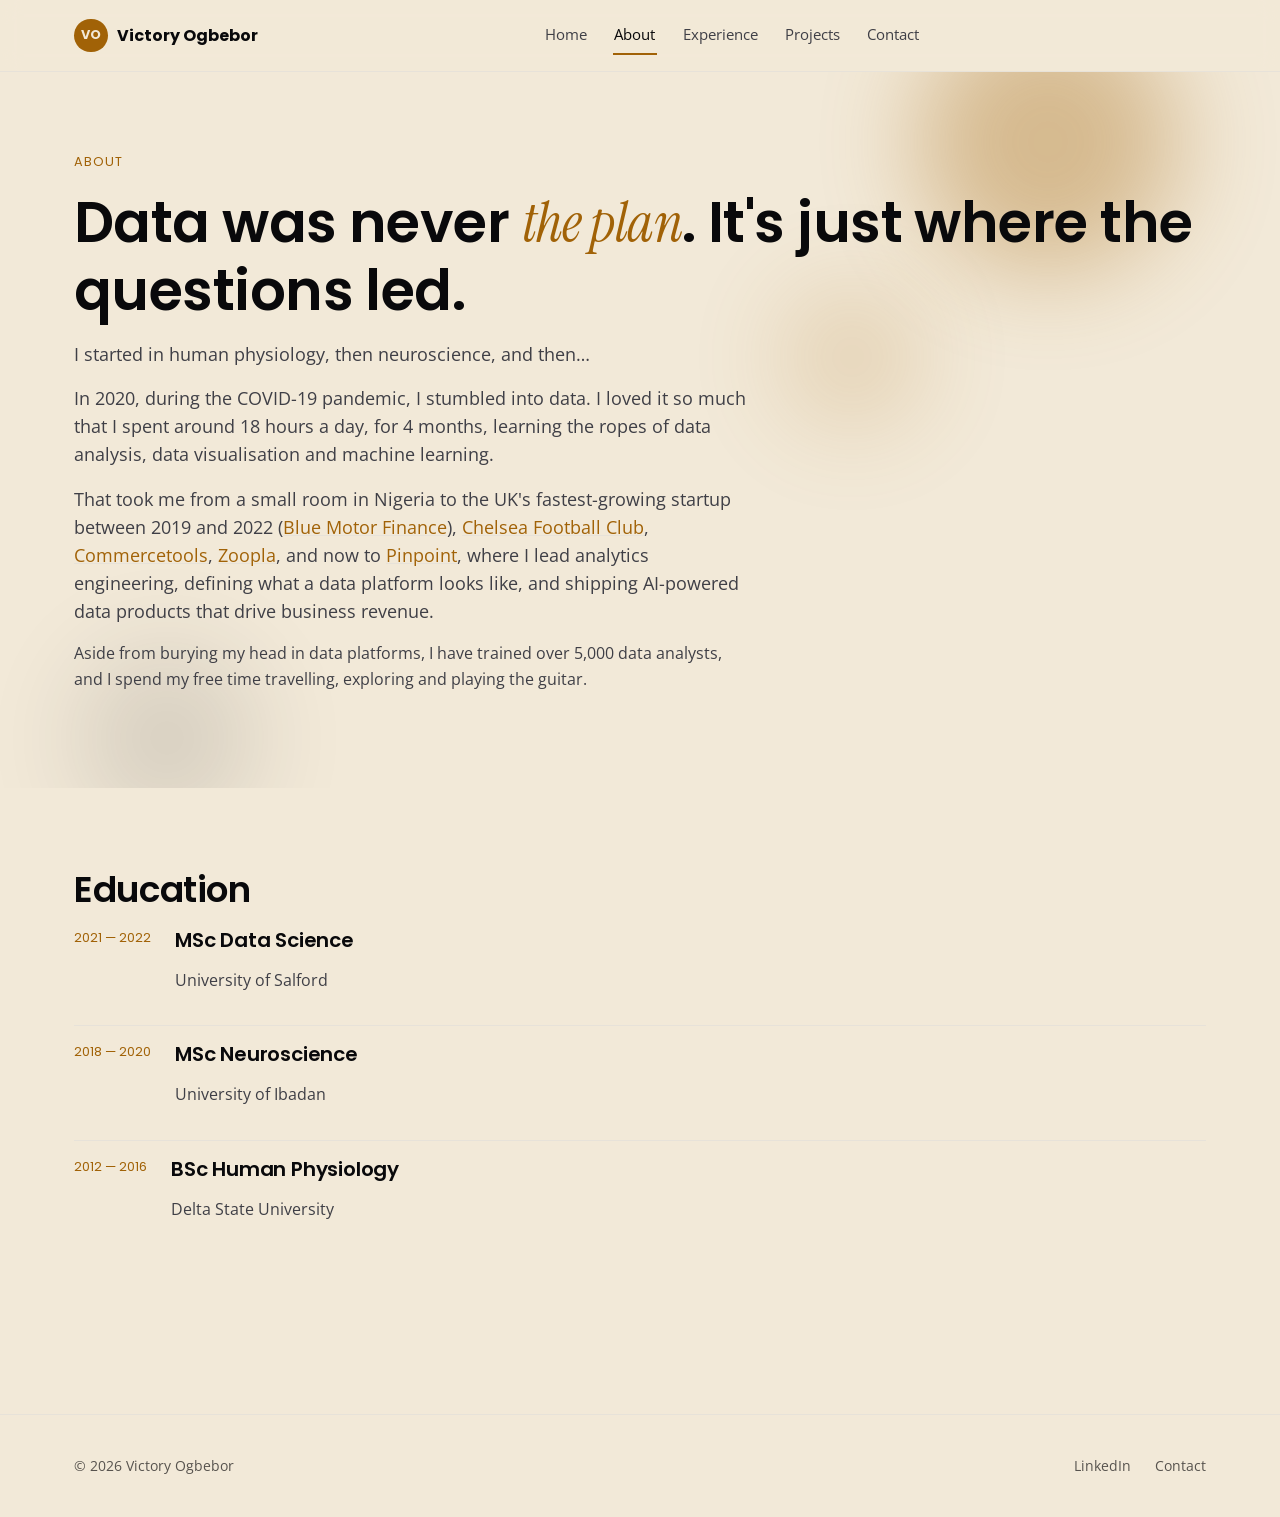
==== commit ad5309cb: "Rework About intro to trail off with 'and then...' into the 2020 pivot" ====
--- a/about.html
+++ b/about.html
@@ -42,8 +42,7 @@
       <p class="eyebrow">About</p>
       <h1>Data was never <span class="accent-serif">the plan</span>. It's just where the questions led.</h1>
       <p style="max-width: 680px; font-size: 1.1rem;">
-        I started in human physiology, then neuroscience, trying to understand how systems process
-        signals and adapt.
+        I started in human physiology, then neuroscience, and then&hellip;
       </p>
       <p style="max-width: 680px; font-size: 1.1rem;">
         In 2020, during the COVID-19 pandemic, I stumbled into data. I loved it so much that I spent
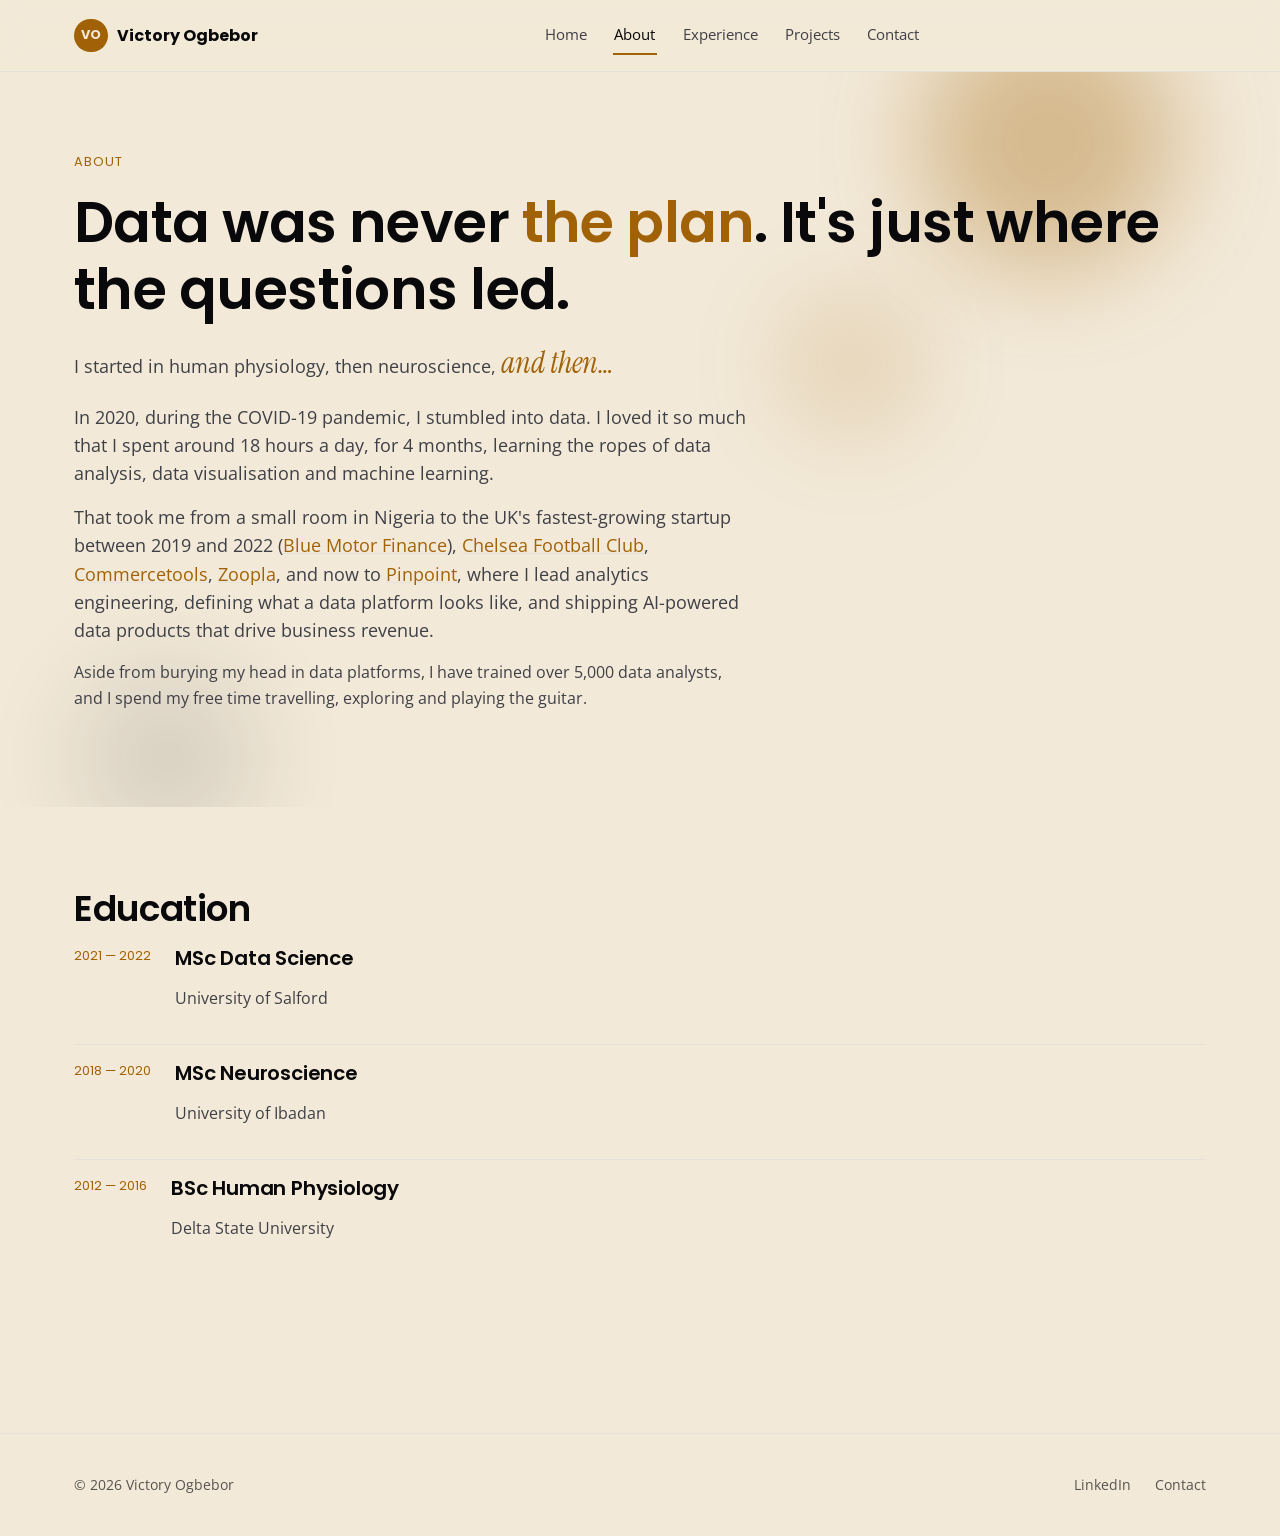
==== commit c43668a8: "Match 'the plan' font to heading; make 'and then...' a big shaking italic accent 'the plan' now uses" ====
--- a/about.html
+++ b/about.html
@@ -40,9 +40,9 @@
     </div>
     <div class="container">
       <p class="eyebrow">About</p>
-      <h1>Data was never <span class="accent-serif">the plan</span>. It's just where the questions led.</h1>
+      <h1>Data was never <span class="accent-color">the plan</span>. It's just where the questions led.</h1>
       <p style="max-width: 680px; font-size: 1.1rem;">
-        I started in human physiology, then neuroscience, and then&hellip;
+        I started in human physiology, then neuroscience, <span class="shake-text">and then&hellip;</span>
       </p>
       <p style="max-width: 680px; font-size: 1.1rem;">
         In 2020, during the COVID-19 pandemic, I stumbled into data. I loved it so much that I spent
--- a/assets/css/styles.css
+++ b/assets/css/styles.css
@@ -80,6 +80,32 @@
   font-style: italic;
   font-weight: 400;
   color: var(--color-accent);
+}
+
+.accent-color {
+  color: var(--color-accent);
+}
+
+@keyframes shake-wiggle {
+  0%, 100% { transform: translate(0, 0) rotate(0deg); }
+  10% { transform: translate(-2px, 1px) rotate(-2deg); }
+  20% { transform: translate(2px, -1px) rotate(2deg); }
+  30% { transform: translate(-2px, 2px) rotate(-2deg); }
+  40% { transform: translate(2px, -2px) rotate(2deg); }
+  50% { transform: translate(-1px, 1px) rotate(-1deg); }
+  60% { transform: translate(2px, 1px) rotate(2deg); }
+  70% { transform: translate(-2px, -1px) rotate(-2deg); }
+  80% { transform: translate(1px, 2px) rotate(1deg); }
+  90% { transform: translate(-1px, -2px) rotate(-1deg); }
+}
+
+.shake-text {
+  display: inline-block;
+  font-family: 'Instrument Serif', 'Cormorant Garamond', ui-serif, Georgia, serif;
+  font-style: italic;
+  font-size: 1.7em;
+  color: var(--color-accent);
+  animation: shake-wiggle 0.4s infinite;
 }
 
 a {
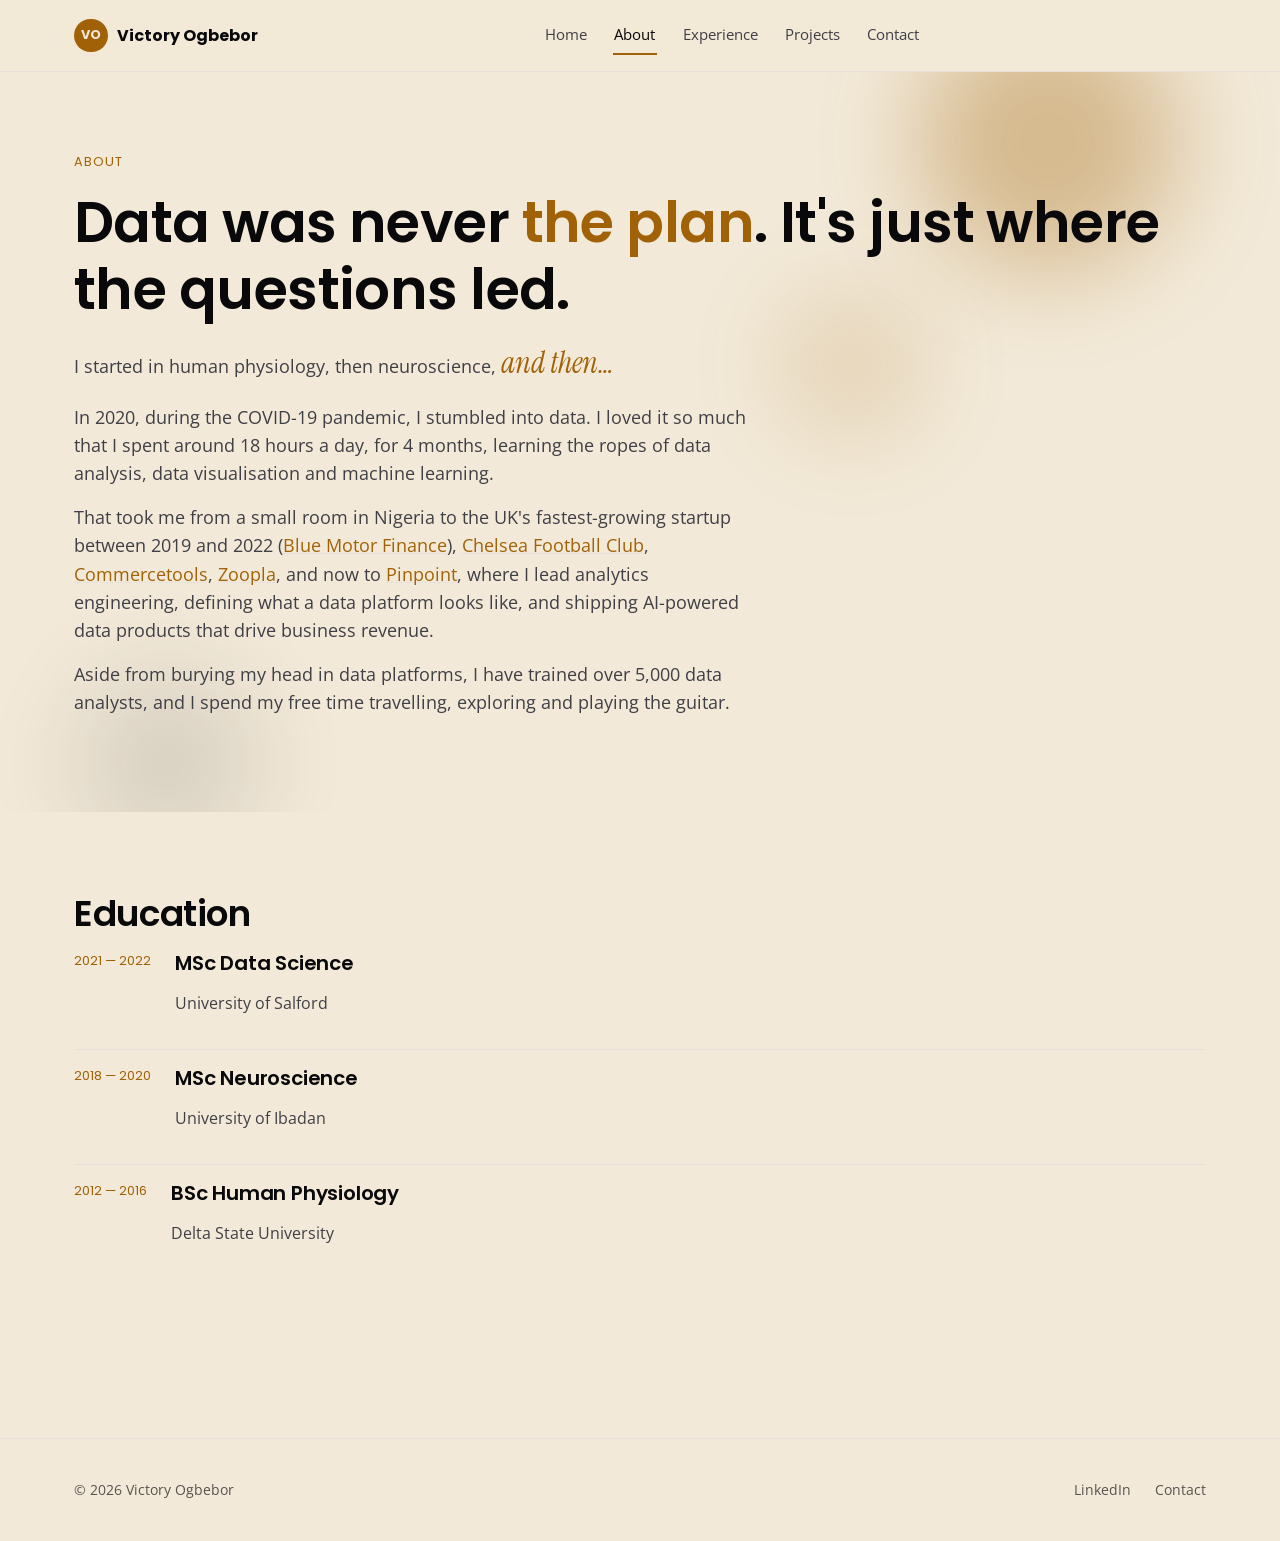
==== commit 47030a9a: "Remove shake animation from 'and then...'; match last paragraph font size to the rest" ====
--- a/about.html
+++ b/about.html
@@ -59,7 +59,7 @@
         lead analytics engineering, defining what a data platform looks like, and shipping
         AI-powered data products that drive business revenue.
       </p>
-      <p style="max-width: 680px;">
+      <p style="max-width: 680px; font-size: 1.1rem;">
         Aside from burying my head in data platforms, I have trained over 5,000 data analysts, and I
         spend my free time travelling, exploring and playing the guitar.
       </p>
--- a/assets/css/styles.css
+++ b/assets/css/styles.css
@@ -86,26 +86,12 @@
   color: var(--color-accent);
 }
 
-@keyframes shake-wiggle {
-  0%, 100% { transform: translate(0, 0) rotate(0deg); }
-  10% { transform: translate(-2px, 1px) rotate(-2deg); }
-  20% { transform: translate(2px, -1px) rotate(2deg); }
-  30% { transform: translate(-2px, 2px) rotate(-2deg); }
-  40% { transform: translate(2px, -2px) rotate(2deg); }
-  50% { transform: translate(-1px, 1px) rotate(-1deg); }
-  60% { transform: translate(2px, 1px) rotate(2deg); }
-  70% { transform: translate(-2px, -1px) rotate(-2deg); }
-  80% { transform: translate(1px, 2px) rotate(1deg); }
-  90% { transform: translate(-1px, -2px) rotate(-1deg); }
-}
-
 .shake-text {
   display: inline-block;
   font-family: 'Instrument Serif', 'Cormorant Garamond', ui-serif, Georgia, serif;
   font-style: italic;
   font-size: 1.7em;
   color: var(--color-accent);
-  animation: shake-wiggle 0.4s infinite;
 }
 
 a {
